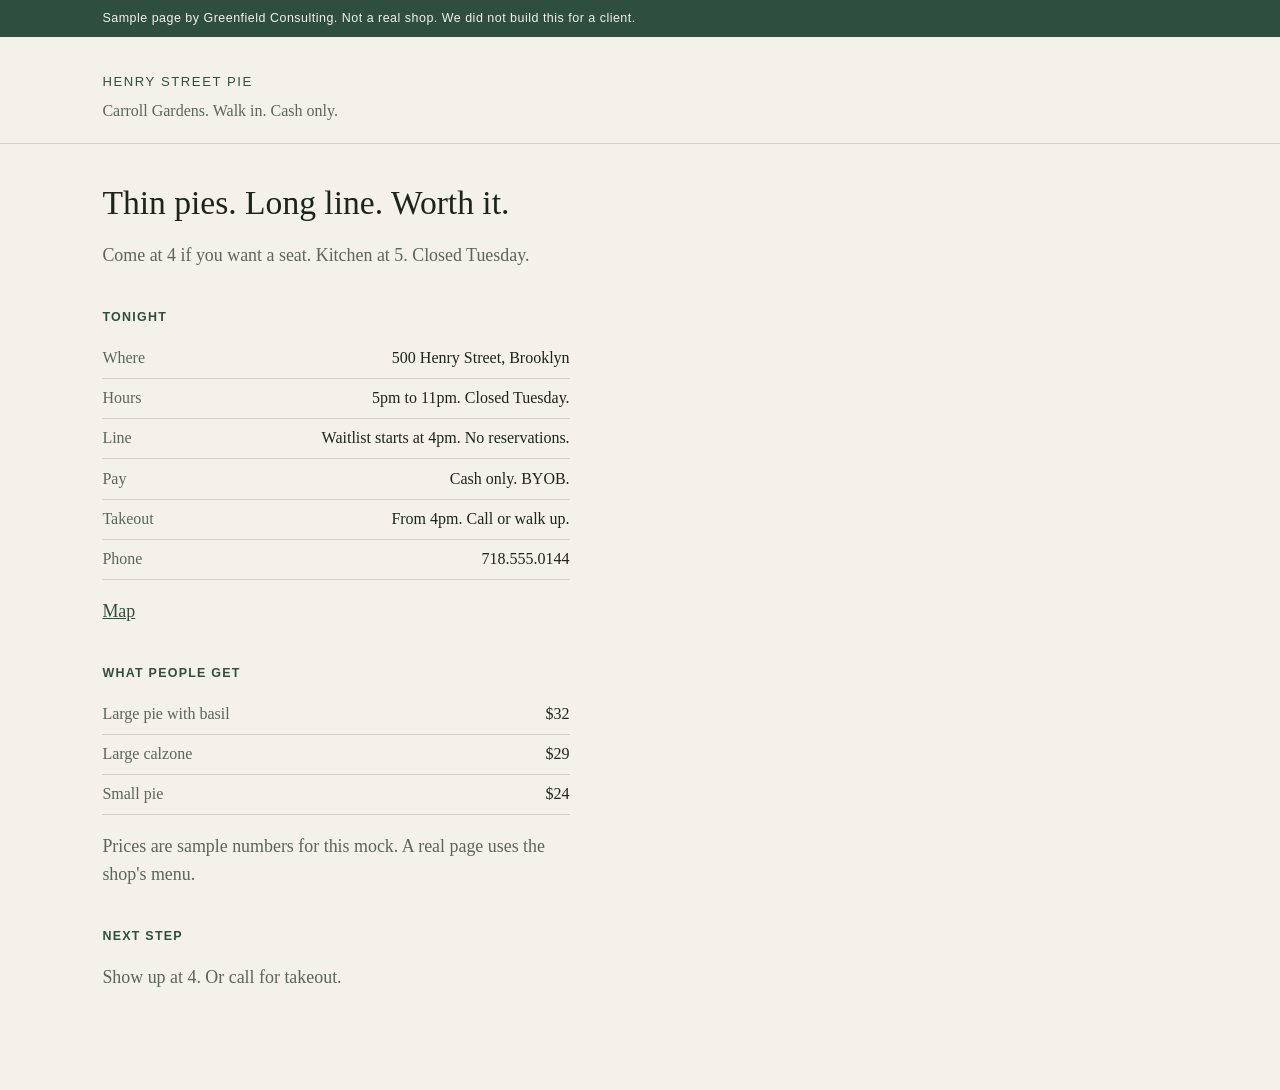
==== sample-shop/index.html @ adf623ea "Add labeled sample shop page" ====
<!DOCTYPE html>
<html lang="en">
<head>
  <meta charset="utf-8">
  <meta name="viewport" content="width=device-width, initial-scale=1">
  <title>Henry Street Pie — sample page</title>
  <meta name="description" content="Sample offer page by Greenfield Consulting. Not a real shop. Not a client.">
  <link rel="stylesheet" href="styles.css">
</head>
<body>
  <p class="sample">Sample page by Greenfield Consulting. Not a real shop. We did not build this for a client.</p>

  <header class="top">
    <p class="name">Henry Street Pie</p>
    <p class="tag">Carroll Gardens. Walk in. Cash only.</p>
  </header>

  <main>
    <section class="hero">
      <h1>Thin pies. Long line. Worth it.</h1>
      <p>Come at 4 if you want a seat. Kitchen at 5. Closed Tuesday.</p>
    </section>

    <section>
      <h2>Tonight</h2>
      <ul class="facts">
        <li><span>Where</span> 500 Henry Street, Brooklyn</li>
        <li><span>Hours</span> 5pm to 11pm. Closed Tuesday.</li>
        <li><span>Line</span> Waitlist starts at 4pm. No reservations.</li>
        <li><span>Pay</span> Cash only. BYOB.</li>
        <li><span>Takeout</span> From 4pm. Call or walk up.</li>
        <li><span>Phone</span> 718.555.0144</li>
      </ul>
      <p><a href="https://maps.google.com/?q=500+Henry+Street+Brooklyn">Map</a></p>
    </section>

    <section>
      <h2>What people get</h2>
      <ul class="prices">
        <li><span>Large pie with basil</span> $32</li>
        <li><span>Large calzone</span> $29</li>
        <li><span>Small pie</span> $24</li>
      </ul>
      <p>Prices are sample numbers for this mock. A real page uses the shop's menu.</p>
    </section>

    <section class="close">
      <h2>Next step</h2>
      <p>Show up at 4. Or call for takeout.</p>
    </section>
  </main>
</body>
</html>
---- sample-shop/styles.css ----
:root {
  --bg: #f4f1ea;
  --ink: #1c241c;
  --green: #2f4f3e;
  --muted: #5a655c;
  --line: #d5d0c6;
}
* { box-sizing: border-box; }
html, body { margin: 0; padding: 0; }
body {
  font-family: Georgia, "Times New Roman", serif;
  background: var(--bg);
  color: var(--ink);
  line-height: 1.55;
}
.sample {
  margin: 0;
  padding: 0.55rem 8vw;
  font-family: "Helvetica Neue", Helvetica, Arial, sans-serif;
  font-size: 0.78rem;
  letter-spacing: 0.04em;
  background: #2f4f3e;
  color: #f4f1ea;
}
.top {
  padding: 2.2rem 8vw 1.2rem;
  border-bottom: 1px solid var(--line);
}
.name {
  margin: 0;
  font-family: "Helvetica Neue", Helvetica, Arial, sans-serif;
  letter-spacing: 0.12em;
  text-transform: uppercase;
  font-size: 0.82rem;
  color: var(--green);
}
.tag { margin: 0.4rem 0 0; color: var(--muted); }
main { padding: 2.4rem 8vw 5rem; max-width: 42rem; }
.hero h1 {
  font-weight: normal;
  font-size: 2.1rem;
  line-height: 1.25;
  margin: 0 0 0.8rem;
}
.hero p, section p { font-size: 1.12rem; color: var(--muted); }
h2 {
  font-family: "Helvetica Neue", Helvetica, Arial, sans-serif;
  font-size: 0.78rem;
  letter-spacing: 0.1em;
  text-transform: uppercase;
  color: var(--green);
  margin: 2.4rem 0 0.7rem;
}
ul { padding-left: 1.2rem; margin: 0; }
.facts, .prices {
  list-style: none;
  padding: 0;
}
.facts li, .prices li {
  display: flex;
  justify-content: space-between;
  gap: 1.5rem;
  padding: 0.45rem 0;
  border-bottom: 1px solid var(--line);
}
.facts span, .prices span { color: var(--muted); min-width: 5rem; }
a { color: var(--green); }
@media (max-width: 600px) {
  .hero h1 { font-size: 1.65rem; }
  .top, main, .sample { padding-left: 1.4rem; padding-right: 1.4rem; }
}
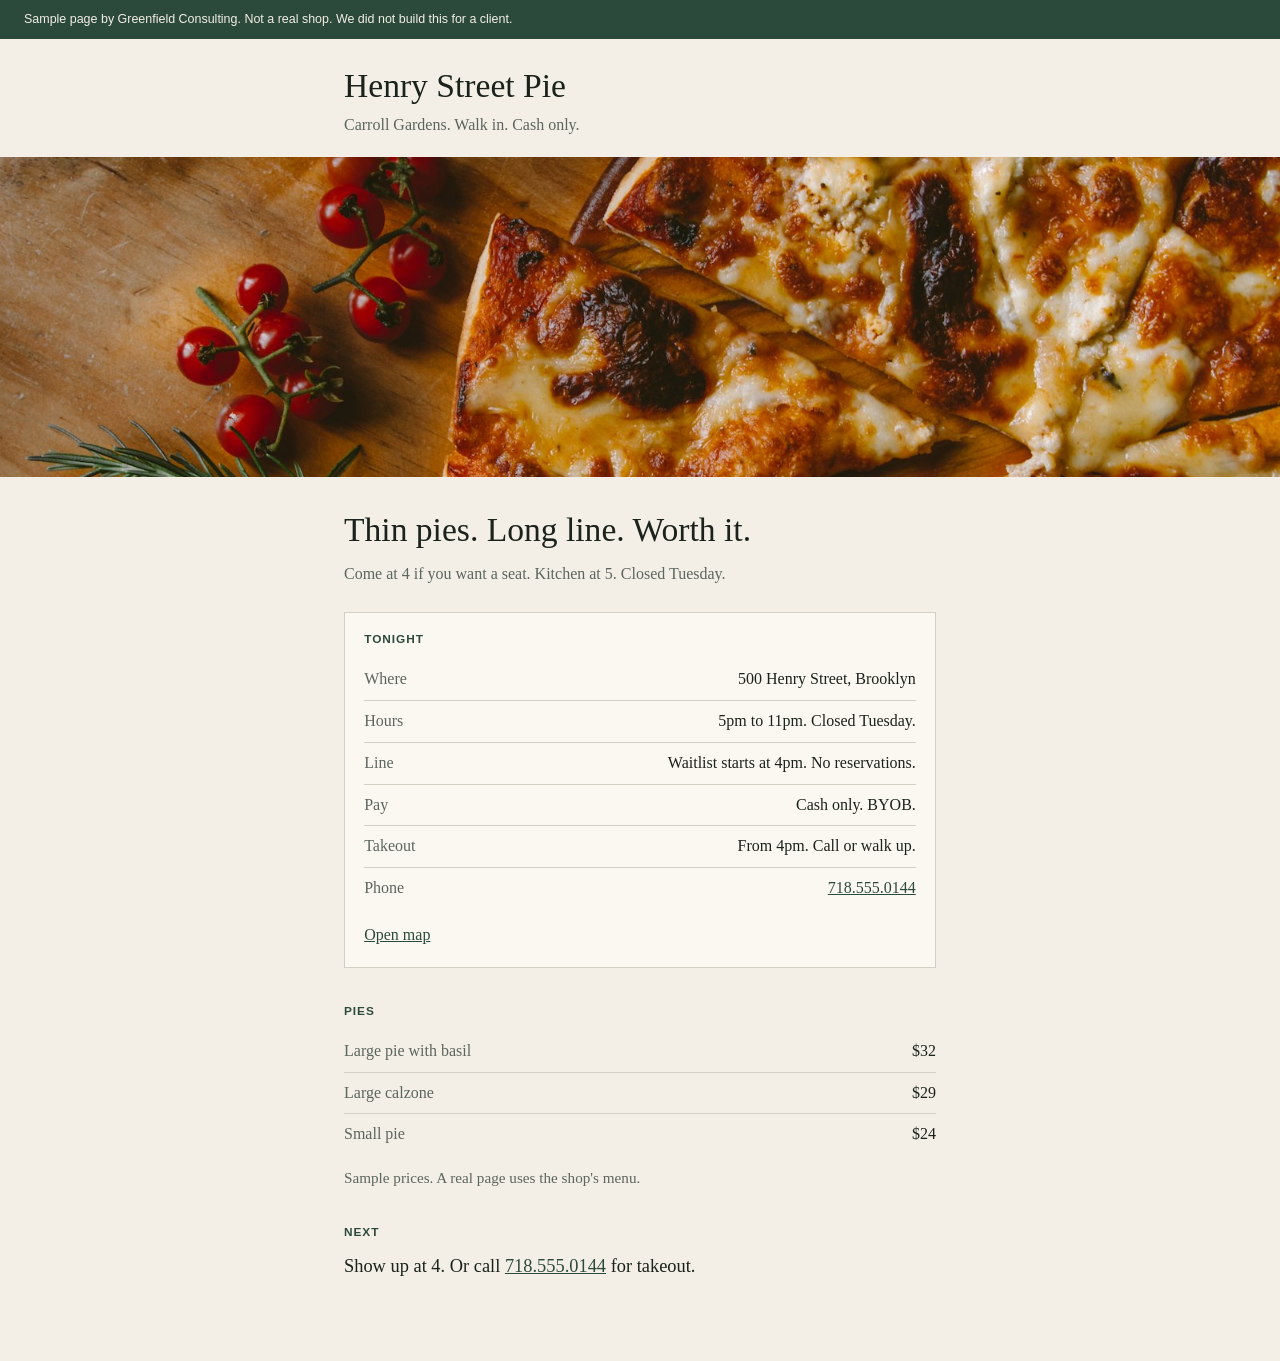
==== commit 032e7739: "Make sample shop page match the 50 job" ====
--- a/sample-shop/index.html
+++ b/sample-shop/index.html
@@ -3,7 +3,7 @@
 <head>
   <meta charset="utf-8">
   <meta name="viewport" content="width=device-width, initial-scale=1">
-  <title>Henry Street Pie — sample page</title>
+  <title>Henry Street Pie (sample)</title>
   <meta name="description" content="Sample offer page by Greenfield Consulting. Not a real shop. Not a client.">
   <link rel="stylesheet" href="styles.css">
 </head>
@@ -15,13 +15,17 @@
     <p class="tag">Carroll Gardens. Walk in. Cash only.</p>
   </header>
 
+  <figure class="photo">
+    <img src="pie.jpg" alt="A thin pie, sliced. Sample photo. Not from a real shop.">
+  </figure>
+
   <main>
     <section class="hero">
       <h1>Thin pies. Long line. Worth it.</h1>
       <p>Come at 4 if you want a seat. Kitchen at 5. Closed Tuesday.</p>
     </section>
 
-    <section>
+    <section class="tonight">
       <h2>Tonight</h2>
       <ul class="facts">
         <li><span>Where</span> 500 Henry Street, Brooklyn</li>
@@ -29,24 +33,24 @@
         <li><span>Line</span> Waitlist starts at 4pm. No reservations.</li>
         <li><span>Pay</span> Cash only. BYOB.</li>
         <li><span>Takeout</span> From 4pm. Call or walk up.</li>
-        <li><span>Phone</span> 718.555.0144</li>
+        <li><span>Phone</span> <a href="tel:+17185550144">718.555.0144</a></li>
       </ul>
-      <p><a href="https://maps.google.com/?q=500+Henry+Street+Brooklyn">Map</a></p>
+      <p class="map"><a href="https://maps.google.com/?q=500+Henry+Street+Brooklyn">Open map</a></p>
     </section>
 
     <section>
-      <h2>What people get</h2>
+      <h2>Pies</h2>
       <ul class="prices">
         <li><span>Large pie with basil</span> $32</li>
         <li><span>Large calzone</span> $29</li>
         <li><span>Small pie</span> $24</li>
       </ul>
-      <p>Prices are sample numbers for this mock. A real page uses the shop's menu.</p>
+      <p class="note">Sample prices. A real page uses the shop's menu.</p>
     </section>
 
     <section class="close">
-      <h2>Next step</h2>
-      <p>Show up at 4. Or call for takeout.</p>
+      <h2>Next</h2>
+      <p>Show up at 4. Or call <a href="tel:+17185550144">718.555.0144</a> for takeout.</p>
     </section>
   </main>
 </body>
--- a/sample-shop/styles.css
+++ b/sample-shop/styles.css
@@ -1,9 +1,10 @@
 :root {
-  --bg: #f4f1ea;
-  --ink: #1c241c;
-  --green: #2f4f3e;
-  --muted: #5a655c;
-  --line: #d5d0c6;
+  --bg: #f3efe6;
+  --ink: #1b221b;
+  --green: #2c4a3b;
+  --muted: #5c655e;
+  --line: #d4cfc4;
+  --paper: #fbf8f1;
 }
 * { box-sizing: border-box; }
 html, body { margin: 0; padding: 0; }
@@ -15,57 +16,80 @@
 }
 .sample {
   margin: 0;
-  padding: 0.55rem 8vw;
+  padding: 0.6rem 1.5rem;
   font-family: "Helvetica Neue", Helvetica, Arial, sans-serif;
   font-size: 0.78rem;
-  letter-spacing: 0.04em;
-  background: #2f4f3e;
-  color: #f4f1ea;
+  background: var(--green);
+  color: #f3efe6;
 }
 .top {
-  padding: 2.2rem 8vw 1.2rem;
-  border-bottom: 1px solid var(--line);
+  padding: 1.8rem 1.5rem 1.2rem;
+  max-width: 40rem;
+  margin: 0 auto;
 }
 .name {
   margin: 0;
-  font-family: "Helvetica Neue", Helvetica, Arial, sans-serif;
-  letter-spacing: 0.12em;
-  text-transform: uppercase;
-  font-size: 0.82rem;
-  color: var(--green);
+  font-size: 1.85rem;
+  line-height: 1.15;
+  font-weight: normal;
 }
-.tag { margin: 0.4rem 0 0; color: var(--muted); }
-main { padding: 2.4rem 8vw 5rem; max-width: 42rem; }
+.tag { margin: 0.45rem 0 0; color: var(--muted); }
+.photo {
+  margin: 0;
+}
+.photo img {
+  display: block;
+  width: 100%;
+  height: 16.5rem;
+  object-fit: cover;
+  object-position: center 40%;
+}
+main {
+  padding: 2rem 1.5rem 5rem;
+  max-width: 40rem;
+  margin: 0 auto;
+}
 .hero h1 {
   font-weight: normal;
-  font-size: 2.1rem;
+  font-size: 1.85rem;
   line-height: 1.25;
-  margin: 0 0 0.8rem;
+  margin: 0 0 0.65rem;
 }
-.hero p, section p { font-size: 1.12rem; color: var(--muted); }
+.hero p, section p { margin: 0; color: var(--muted); }
 h2 {
   font-family: "Helvetica Neue", Helvetica, Arial, sans-serif;
-  font-size: 0.78rem;
-  letter-spacing: 0.1em;
+  font-size: 0.74rem;
+  letter-spacing: 0.08em;
   text-transform: uppercase;
   color: var(--green);
-  margin: 2.4rem 0 0.7rem;
+  margin: 2.1rem 0 0.65rem;
 }
-ul { padding-left: 1.2rem; margin: 0; }
+.tonight {
+  margin-top: 1.6rem;
+  padding: 1.1rem 1.2rem 1.2rem;
+  background: var(--paper);
+  border: 1px solid var(--line);
+}
+.tonight h2 { margin-top: 0; }
 .facts, .prices {
   list-style: none;
   padding: 0;
+  margin: 0;
 }
 .facts li, .prices li {
   display: flex;
   justify-content: space-between;
-  gap: 1.5rem;
-  padding: 0.45rem 0;
+  gap: 1.4rem;
+  padding: 0.5rem 0;
   border-bottom: 1px solid var(--line);
 }
-.facts span, .prices span { color: var(--muted); min-width: 5rem; }
+.facts li:last-child, .prices li:last-child { border-bottom: 0; }
+.facts span, .prices span { color: var(--muted); min-width: 4.6rem; }
+.map { margin-top: 0.9rem; }
+.note { margin-top: 0.7rem; font-size: 0.95rem; }
 a { color: var(--green); }
-@media (max-width: 600px) {
-  .hero h1 { font-size: 1.65rem; }
-  .top, main, .sample { padding-left: 1.4rem; padding-right: 1.4rem; }
+.close p { font-size: 1.15rem; color: var(--ink); }
+@media (min-width: 720px) {
+  .photo img { height: 20rem; }
+  .name, .hero h1 { font-size: 2.1rem; }
 }
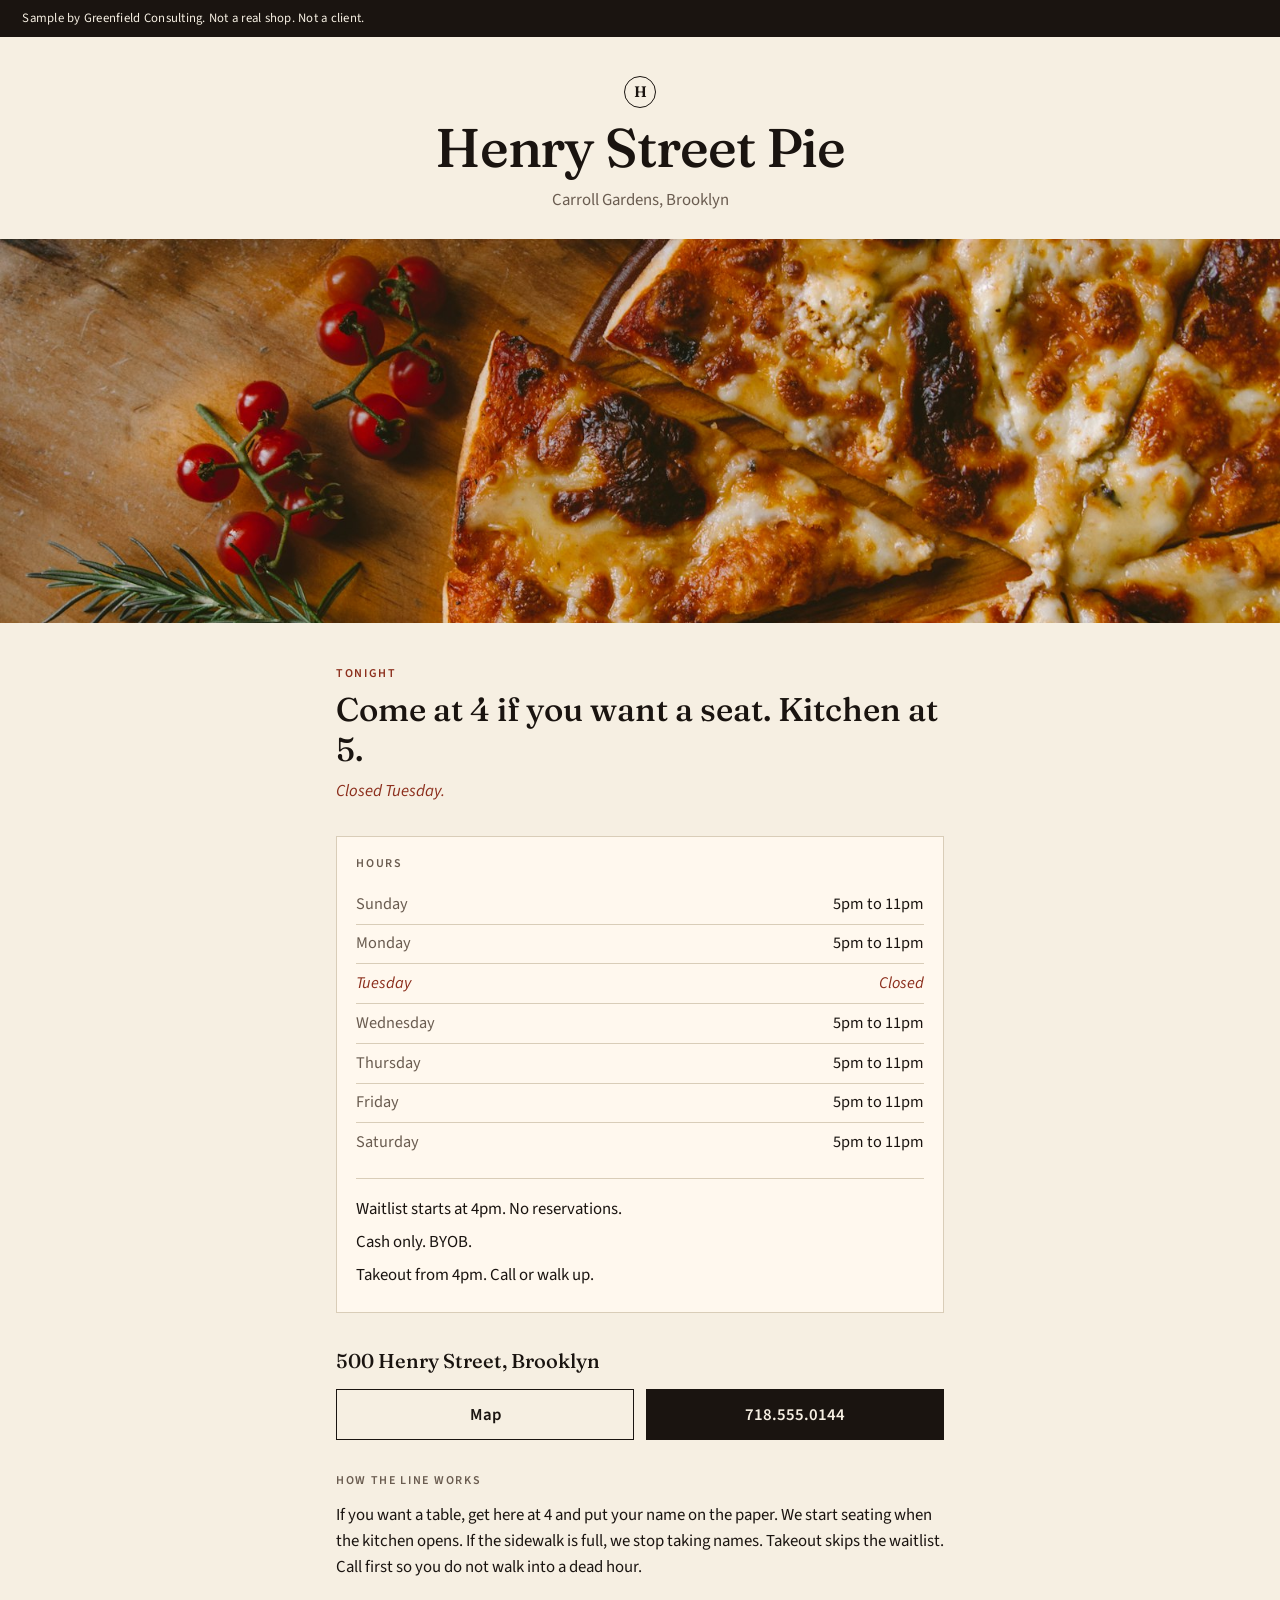
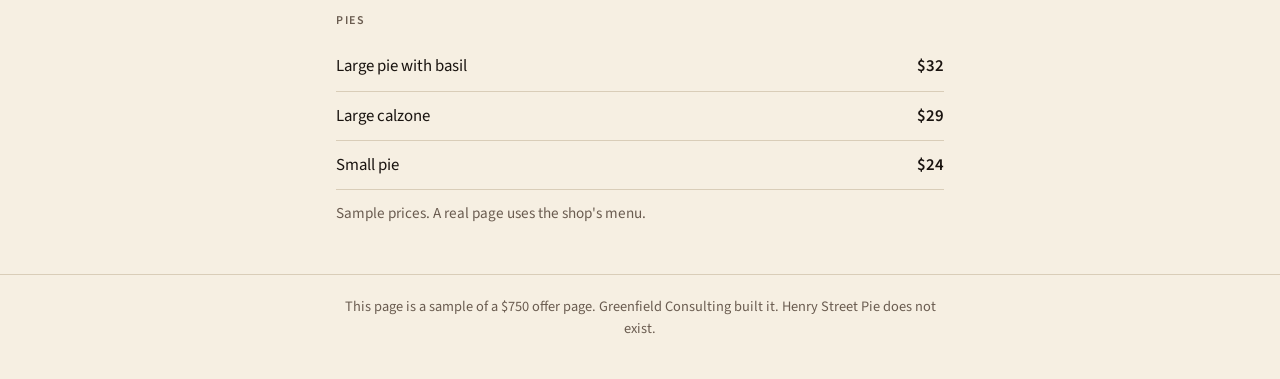
==== commit 5e8fef6c: "Rebuild sample shop page to the real bar" ====
--- a/sample-shop/index.html
+++ b/sample-shop/index.html
@@ -4,54 +4,78 @@
   <meta charset="utf-8">
   <meta name="viewport" content="width=device-width, initial-scale=1">
   <title>Henry Street Pie (sample)</title>
-  <meta name="description" content="Sample offer page by Greenfield Consulting. Not a real shop. Not a client.">
+  <meta name="description" content="Sample offer page by Greenfield Consulting. Not a real shop. Hours, line, pies, and a phone number on one page.">
+  <meta name="theme-color" content="#1a1410">
+  <link rel="icon" href="favicon.svg" type="image/svg+xml">
   <link rel="stylesheet" href="styles.css">
 </head>
 <body>
-  <p class="sample">Sample page by Greenfield Consulting. Not a real shop. We did not build this for a client.</p>
+  <p class="sample">Sample by Greenfield Consulting. Not a real shop. Not a client.</p>
 
-  <header class="top">
-    <p class="name">Henry Street Pie</p>
-    <p class="tag">Carroll Gardens. Walk in. Cash only.</p>
+  <header class="mast">
+    <p class="mark" aria-hidden="true">H</p>
+    <h1>Henry Street Pie</h1>
+    <p class="place">Carroll Gardens, Brooklyn</p>
   </header>
 
-  <figure class="photo">
-    <img src="pie.jpg" alt="A thin pie, sliced. Sample photo. Not from a real shop.">
+  <figure class="hero-photo">
+    <img src="pie.jpg" width="1600" height="1067" alt="A thin pie on a wood board. Sample photo. Not from a real shop.">
   </figure>
 
   <main>
-    <section class="hero">
-      <h1>Thin pies. Long line. Worth it.</h1>
-      <p>Come at 4 if you want a seat. Kitchen at 5. Closed Tuesday.</p>
+    <section class="lede">
+      <p class="kicker">Tonight</p>
+      <h2>Come at 4 if you want a seat. Kitchen at 5.</h2>
+      <p class="closed">Closed Tuesday.</p>
     </section>
 
-    <section class="tonight">
-      <h2>Tonight</h2>
-      <ul class="facts">
-        <li><span>Where</span> 500 Henry Street, Brooklyn</li>
-        <li><span>Hours</span> 5pm to 11pm. Closed Tuesday.</li>
-        <li><span>Line</span> Waitlist starts at 4pm. No reservations.</li>
-        <li><span>Pay</span> Cash only. BYOB.</li>
-        <li><span>Takeout</span> From 4pm. Call or walk up.</li>
-        <li><span>Phone</span> <a href="tel:+17185550144">718.555.0144</a></li>
+    <section class="card" aria-labelledby="hours-title">
+      <h3 id="hours-title">Hours</h3>
+      <table class="hours">
+        <caption class="sr">Weekly hours</caption>
+        <tbody>
+          <tr><th scope="row">Sunday</th><td>5pm to 11pm</td></tr>
+          <tr><th scope="row">Monday</th><td>5pm to 11pm</td></tr>
+          <tr class="off"><th scope="row">Tuesday</th><td>Closed</td></tr>
+          <tr><th scope="row">Wednesday</th><td>5pm to 11pm</td></tr>
+          <tr><th scope="row">Thursday</th><td>5pm to 11pm</td></tr>
+          <tr><th scope="row">Friday</th><td>5pm to 11pm</td></tr>
+          <tr><th scope="row">Saturday</th><td>5pm to 11pm</td></tr>
+        </tbody>
+      </table>
+      <ul class="rules">
+        <li>Waitlist starts at 4pm. No reservations.</li>
+        <li>Cash only. BYOB.</li>
+        <li>Takeout from 4pm. Call or walk up.</li>
       </ul>
-      <p class="map"><a href="https://maps.google.com/?q=500+Henry+Street+Brooklyn">Open map</a></p>
     </section>
 
-    <section>
-      <h2>Pies</h2>
-      <ul class="prices">
-        <li><span>Large pie with basil</span> $32</li>
-        <li><span>Large calzone</span> $29</li>
-        <li><span>Small pie</span> $24</li>
+    <section class="actions" aria-label="Get here">
+      <p class="addr">500 Henry Street, Brooklyn</p>
+      <div class="btns">
+        <a class="btn" href="https://maps.google.com/?q=500+Henry+Street+Brooklyn">Map</a>
+        <a class="btn primary" href="tel:+17185550144">718.555.0144</a>
+      </div>
+    </section>
+
+    <section aria-labelledby="line-title">
+      <h3 id="line-title">How the line works</h3>
+      <p>If you want a table, get here at 4 and put your name on the paper. We start seating when the kitchen opens. If the sidewalk is full, we stop taking names. Takeout skips the waitlist. Call first so you do not walk into a dead hour.</p>
+    </section>
+
+    <section aria-labelledby="pies-title">
+      <h3 id="pies-title">Pies</h3>
+      <ul class="menu">
+        <li><span>Large pie with basil</span> <b>$32</b></li>
+        <li><span>Large calzone</span> <b>$29</b></li>
+        <li><span>Small pie</span> <b>$24</b></li>
       </ul>
       <p class="note">Sample prices. A real page uses the shop's menu.</p>
     </section>
+  </main>
 
-    <section class="close">
-      <h2>Next</h2>
-      <p>Show up at 4. Or call <a href="tel:+17185550144">718.555.0144</a> for takeout.</p>
-    </section>
-  </main>
+  <footer>
+    <p>This page is a sample of a $750 offer page. Greenfield Consulting built it. Henry Street Pie does not exist.</p>
+  </footer>
 </body>
 </html>
--- a/sample-shop/styles.css
+++ b/sample-shop/styles.css
@@ -1,95 +1,238 @@
+@font-face {
+  font-family: "Fraunces";
+  font-style: normal;
+  font-weight: 500;
+  font-display: swap;
+  src: url("fonts/fraunces-500.woff2") format("woff2");
+}
+@font-face {
+  font-family: "Fraunces";
+  font-style: normal;
+  font-weight: 600;
+  font-display: swap;
+  src: url("fonts/fraunces-600.woff2") format("woff2");
+}
+@font-face {
+  font-family: "Source Sans 3";
+  font-style: normal;
+  font-weight: 400;
+  font-display: swap;
+  src: url("fonts/source-400.woff2") format("woff2");
+}
+@font-face {
+  font-family: "Source Sans 3";
+  font-style: normal;
+  font-weight: 600;
+  font-display: swap;
+  src: url("fonts/source-600.woff2") format("woff2");
+}
+@font-face {
+  font-family: "Source Sans 3";
+  font-style: italic;
+  font-weight: 400;
+  font-display: swap;
+  src: url("fonts/source-400i.woff2") format("woff2");
+}
+
 :root {
-  --bg: #f3efe6;
-  --ink: #1b221b;
-  --green: #2c4a3b;
-  --muted: #5c655e;
-  --line: #d4cfc4;
-  --paper: #fbf8f1;
+  --bg: #f6efe2;
+  --ink: #1a1410;
+  --paper: #fff8ee;
+  --muted: #6a5c50;
+  --line: #d9cdb8;
+  --red: #8c2f1d;
+  --btn: #1a1410;
 }
 * { box-sizing: border-box; }
 html, body { margin: 0; padding: 0; }
 body {
-  font-family: Georgia, "Times New Roman", serif;
+  font-family: "Source Sans 3", "Helvetica Neue", sans-serif;
   background: var(--bg);
   color: var(--ink);
   line-height: 1.55;
+  font-size: 1.05rem;
+}
+.sr {
+  position: absolute;
+  width: 1px;
+  height: 1px;
+  overflow: hidden;
+  clip: rect(0 0 0 0);
 }
 .sample {
   margin: 0;
-  padding: 0.6rem 1.5rem;
-  font-family: "Helvetica Neue", Helvetica, Arial, sans-serif;
-  font-size: 0.78rem;
-  background: var(--green);
-  color: #f3efe6;
-}
-.top {
-  padding: 1.8rem 1.5rem 1.2rem;
-  max-width: 40rem;
-  margin: 0 auto;
-}
-.name {
-  margin: 0;
-  font-size: 1.85rem;
-  line-height: 1.15;
-  font-weight: normal;
-}
-.tag { margin: 0.45rem 0 0; color: var(--muted); }
-.photo {
-  margin: 0;
-}
-.photo img {
+  padding: 0.55rem 1.4rem;
+  font-size: 0.8rem;
+  letter-spacing: 0.02em;
+  background: #1a1410;
+  color: #f6efe2;
+}
+.mast {
+  padding: 2.4rem 1.4rem 1.6rem;
+  text-align: center;
+}
+.mark {
+  margin: 0 auto 0.7rem;
+  width: 2rem;
+  height: 2rem;
+  border: 1px solid var(--ink);
+  border-radius: 50%;
+  display: grid;
+  place-items: center;
+  font-family: "Fraunces", Georgia, serif;
+  font-size: 0.95rem;
+  font-weight: 600;
+}
+.mast h1 {
+  margin: 0;
+  font-family: "Fraunces", Georgia, serif;
+  font-weight: 500;
+  font-size: clamp(2.1rem, 8vw, 3.4rem);
+  line-height: 1.05;
+  letter-spacing: -0.02em;
+}
+.place {
+  margin: 0.7rem 0 0;
+  color: var(--muted);
+}
+.hero-photo { margin: 0; }
+.hero-photo img {
   display: block;
   width: 100%;
-  height: 16.5rem;
+  height: 18rem;
   object-fit: cover;
-  object-position: center 40%;
+  object-position: center 38%;
 }
 main {
-  padding: 2rem 1.5rem 5rem;
-  max-width: 40rem;
+  width: min(38rem, calc(100% - 2.4rem));
   margin: 0 auto;
-}
-.hero h1 {
-  font-weight: normal;
-  font-size: 1.85rem;
-  line-height: 1.25;
-  margin: 0 0 0.65rem;
-}
-.hero p, section p { margin: 0; color: var(--muted); }
-h2 {
-  font-family: "Helvetica Neue", Helvetica, Arial, sans-serif;
-  font-size: 0.74rem;
-  letter-spacing: 0.08em;
+  padding: 2.1rem 0 3rem;
+}
+.lede { margin-bottom: 1.6rem; }
+.kicker {
+  margin: 0 0 0.45rem;
+  font-size: 0.75rem;
+  letter-spacing: 0.14em;
   text-transform: uppercase;
-  color: var(--green);
-  margin: 2.1rem 0 0.65rem;
-}
-.tonight {
-  margin-top: 1.6rem;
-  padding: 1.1rem 1.2rem 1.2rem;
+  color: var(--red);
+  font-weight: 600;
+}
+.lede h2 {
+  margin: 0;
+  font-family: "Fraunces", Georgia, serif;
+  font-weight: 500;
+  font-size: clamp(1.55rem, 5vw, 2.05rem);
+  line-height: 1.2;
+}
+.closed {
+  margin: 0.55rem 0 0;
+  font-style: italic;
+  color: var(--red);
+}
+.card {
   background: var(--paper);
   border: 1px solid var(--line);
-}
-.tonight h2 { margin-top: 0; }
-.facts, .prices {
+  padding: 1.15rem 1.2rem 1.25rem;
+}
+h3 {
+  margin: 0 0 0.7rem;
+  font-size: 0.75rem;
+  letter-spacing: 0.14em;
+  text-transform: uppercase;
+  color: var(--muted);
+  font-weight: 600;
+}
+section + section { margin-top: 2rem; }
+.hours {
+  width: 100%;
+  border-collapse: collapse;
+  font-size: 1.02rem;
+}
+.hours th {
+  font-weight: 400;
+  text-align: left;
+  padding: 0.42rem 0;
+  color: var(--muted);
+}
+.hours td {
+  text-align: right;
+  padding: 0.42rem 0;
+}
+.hours tr { border-bottom: 1px solid var(--line); }
+.hours tr:last-child { border-bottom: 0; }
+.hours tr.off th,
+.hours tr.off td {
+  color: var(--red);
+  font-style: italic;
+}
+.rules {
   list-style: none;
+  margin: 1rem 0 0;
+  padding: 0.85rem 0 0;
+  border-top: 1px solid var(--line);
+}
+.rules li { padding: 0.22rem 0; }
+.actions .addr {
+  margin: 0 0 0.85rem;
+  font-family: "Fraunces", Georgia, serif;
+  font-size: 1.25rem;
+}
+.btns {
+  display: flex;
+  gap: 0.7rem;
+  flex-wrap: wrap;
+}
+.btn {
+  flex: 1 1 8rem;
+  text-align: center;
+  text-decoration: none;
+  border: 1px solid var(--btn);
+  color: var(--btn);
+  padding: 0.72rem 1rem;
+  font-weight: 600;
+  min-height: 2.75rem;
+}
+.btn.primary {
+  background: var(--btn);
+  color: var(--bg);
+}
+.btn:focus-visible,
+a:focus-visible {
+  outline: 2px solid var(--red);
+  outline-offset: 3px;
+}
+section p { margin: 0; color: var(--ink); }
+.menu {
+  list-style: none;
+  margin: 0;
   padding: 0;
-  margin: 0;
-}
-.facts li, .prices li {
+}
+.menu li {
   display: flex;
   justify-content: space-between;
-  gap: 1.4rem;
-  padding: 0.5rem 0;
+  gap: 1rem;
+  padding: 0.7rem 0;
   border-bottom: 1px solid var(--line);
 }
-.facts li:last-child, .prices li:last-child { border-bottom: 0; }
-.facts span, .prices span { color: var(--muted); min-width: 4.6rem; }
-.map { margin-top: 0.9rem; }
-.note { margin-top: 0.7rem; font-size: 0.95rem; }
-a { color: var(--green); }
-.close p { font-size: 1.15rem; color: var(--ink); }
+.menu b { font-weight: 600; }
+.note {
+  margin-top: 0.75rem;
+  color: var(--muted);
+  font-size: 0.95rem;
+}
+footer {
+  padding: 1.3rem 1.4rem 2.4rem;
+  border-top: 1px solid var(--line);
+  color: var(--muted);
+  font-size: 0.9rem;
+  text-align: center;
+}
+footer p { margin: 0 auto; max-width: 38rem; }
+
 @media (min-width: 720px) {
-  .photo img { height: 20rem; }
-  .name, .hero h1 { font-size: 2.1rem; }
-}
+  .hero-photo img { height: 24rem; }
+  main { padding-top: 2.6rem; }
+}
+@media (prefers-reduced-motion: reduce) {
+  * { scroll-behavior: auto; }
+}
